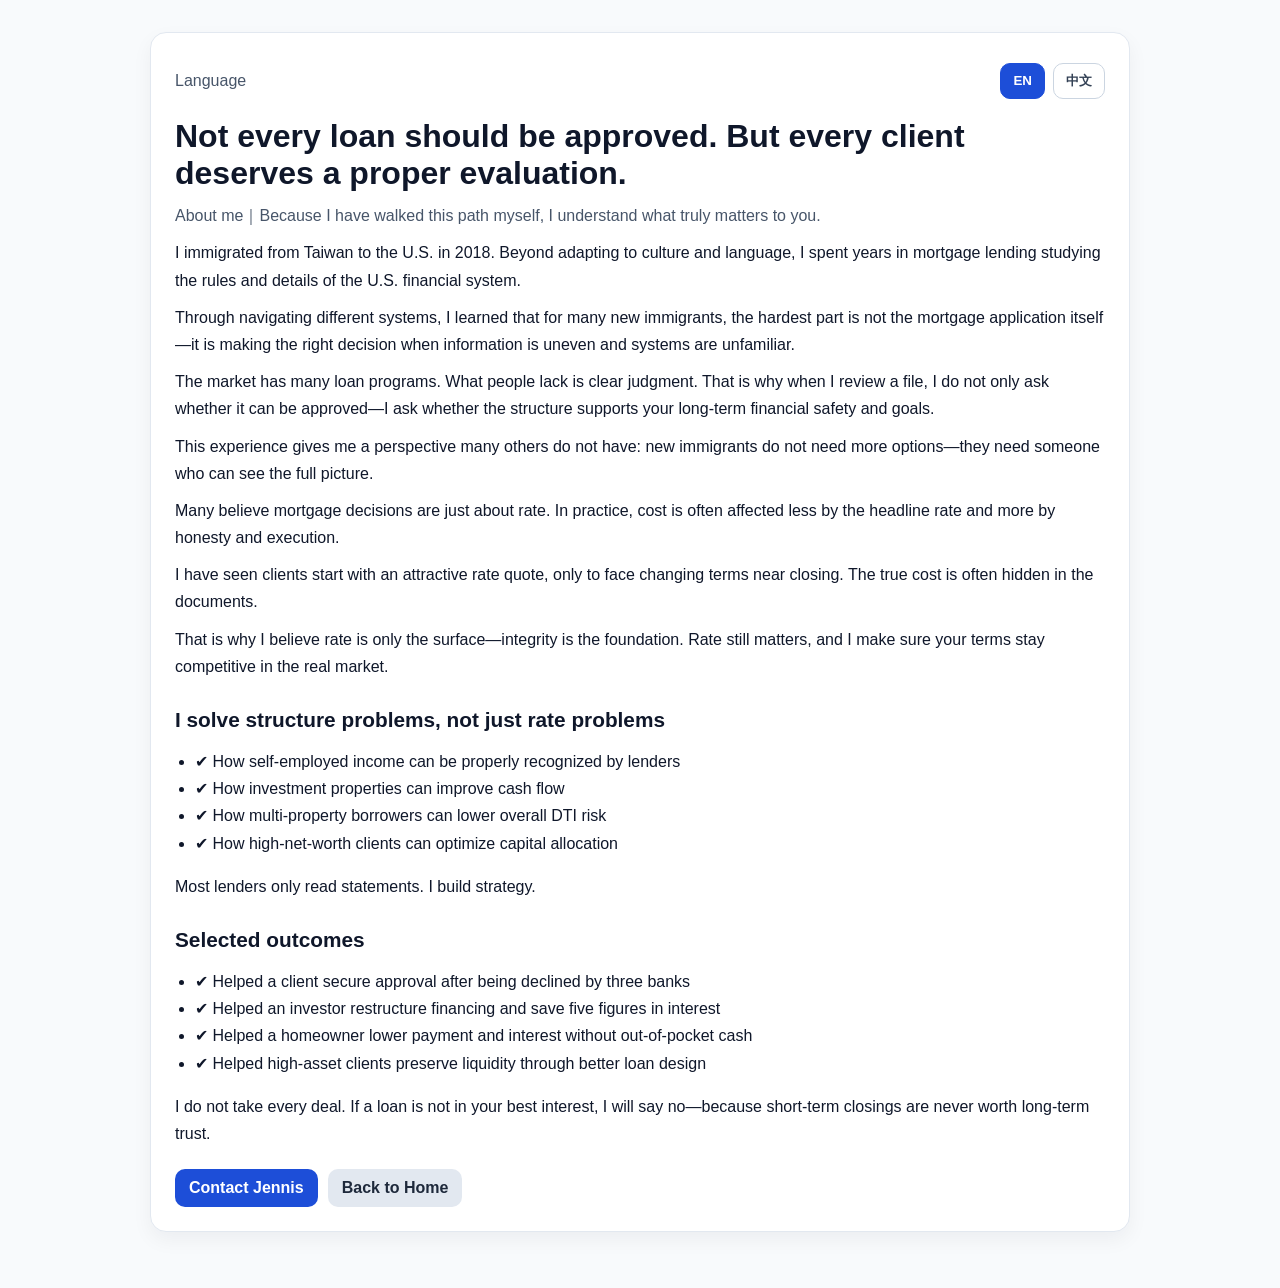
==== about/index.html @ f66bf683 "Add bilingual About and Contact content with provided profile details" ====
<!DOCTYPE html>
<html lang="en">

<head>
    <meta charset="UTF-8" />
    <meta name="viewport" content="width=device-width, initial-scale=1.0" />
    <title>About | Jennis Chang Home Finance</title>
    <style>
        body { margin: 0; font-family: Inter, -apple-system, BlinkMacSystemFont, "Segoe UI", Roboto, sans-serif; background: #f8fafc; color: #0f172a; }
        .container { max-width: 980px; margin: 0 auto; padding: 32px 20px 56px; }
        .card { background: #fff; border: 1px solid #e2e8f0; border-radius: 16px; padding: 24px; box-shadow: 0 8px 20px rgba(15,23,42,.05); }
        h1 { margin: 0 0 8px; font-size: 2rem; }
        h2 { margin: 28px 0 10px; font-size: 1.3rem; }
        p { line-height: 1.7; margin: 10px 0; }
        ul { padding-left: 20px; line-height: 1.7; }
        .muted { color: #475569; }
        .lang-switch { display: flex; justify-content: space-between; align-items: center; gap: 12px; margin-bottom: 14px; flex-wrap: wrap; }
        .lang-btns { display: flex; gap: 8px; }
        .lang-btn { border: 1px solid #cbd5e1; background: #fff; color: #334155; border-radius: 10px; padding: 8px 12px; font-weight: 600; cursor: pointer; }
        .lang-btn.active { background: #1d4ed8; color: #fff; border-color: #1d4ed8; }
        .lang-block { display: none; }
        .lang-block.active { display: block; }
        .cta { display: flex; gap: 10px; flex-wrap: wrap; margin-top: 22px; }
        a.btn { display: inline-block; text-decoration: none; padding: 10px 14px; border-radius: 10px; font-weight: 600; }
        .primary { background: #1d4ed8; color: #fff; }
        .secondary { background: #e2e8f0; color: #1e293b; }
    </style>
</head>

<body>
    <main class="container">
        <section class="card">
            <div class="lang-switch">
                <p class="muted" id="langHint">Language</p>
                <div class="lang-btns">
                    <button type="button" class="lang-btn" data-lang="en">EN</button>
                    <button type="button" class="lang-btn" data-lang="zh">中文</button>
                </div>
            </div>

            <article class="lang-block" data-lang-content="zh">
                <h1>不是每一筆貸款，都應該被核准。但每一個客戶，都值得被正確評估。</h1>
                <p class="muted">About me｜因為走過同樣的路，所以我更懂你在意什麼</p>

                <p>18年我從台灣移民到美國，我不只適應文化與語言，入行貸款行業多年，仔細研究過美國金融制度的規則與細節。</p>
                <p>在不同體系之間轉換的過程中，我深刻體會到，對多數新移民而言，真正困難的從來不是申請貸款本身，而是如何在資訊不對稱與制度差異下，做出正確決策。</p>
                <p>市場上從不缺方案，缺的是判斷。也正因如此，我在評估每一個案件時，看的不只是條件是否能核准，而是整體方案是否真正符合客戶的長期規劃與財務安全。</p>
                <p>這段經歷，讓我比多數人更清楚——新移民在貸款決策時，真正需要的不是更多選項，而是一個能看懂全局的人。</p>
                <p>很多人以為貸款只是利率問題。但在實務中，真正影響成本的往往不是利率，而是誠信。</p>
                <p>我看過不少案例：客戶一開始看到的是看似理想的利率，但在交易即將完成時，條件卻出現變化，付出的代價，總是藏在文件裡。</p>
                <p>也因此，我始終認為——利率只是表面，真誠才是關鍵。對我來說，利率只是方案的一部分；但即使是其中一部分，我也會確保它具有市場競爭力。</p>

                <h2>我每天處理的，不只是利率問題，而是結構問題</h2>
                <ul>
                    <li>✔ 自僱收入如何被銀行認列</li>
                    <li>✔ 投資房如何提高現金流</li>
                    <li>✔ 多房產如何降低整體負債比</li>
                    <li>✔ 高資產客戶如何優化資金配置</li>
                </ul>
                <p>多數銀行只看報表；我看的，是整體策略。</p>

                <h2>成功案例</h2>
                <ul>
                    <li>✔ 幫被三家銀行拒絕的客戶成功核貸</li>
                    <li>✔ 幫投資客重組貸款，節省五位數利息成本</li>
                    <li>✔ 幫高利率屋主不花一毛錢，把月供與利息降下來</li>
                    <li>✔ 幫高資產客戶優化貸款配置，保留流動資金</li>
                </ul>

                <p>我不會接所有案件。如果一筆貸款對你不利，我會直接說 No。因為短期成交，不值得賠上長期信任。</p>
            </article>

            <article class="lang-block" data-lang-content="en">
                <h1>Not every loan should be approved. But every client deserves a proper evaluation.</h1>
                <p class="muted">About me｜Because I have walked this path myself, I understand what truly matters to you.</p>

                <p>I immigrated from Taiwan to the U.S. in 2018. Beyond adapting to culture and language, I spent years in mortgage lending studying the rules and details of the U.S. financial system.</p>
                <p>Through navigating different systems, I learned that for many new immigrants, the hardest part is not the mortgage application itself—it is making the right decision when information is uneven and systems are unfamiliar.</p>
                <p>The market has many loan programs. What people lack is clear judgment. That is why when I review a file, I do not only ask whether it can be approved—I ask whether the structure supports your long-term financial safety and goals.</p>
                <p>This experience gives me a perspective many others do not have: new immigrants do not need more options—they need someone who can see the full picture.</p>
                <p>Many believe mortgage decisions are just about rate. In practice, cost is often affected less by the headline rate and more by honesty and execution.</p>
                <p>I have seen clients start with an attractive rate quote, only to face changing terms near closing. The true cost is often hidden in the documents.</p>
                <p>That is why I believe rate is only the surface—integrity is the foundation. Rate still matters, and I make sure your terms stay competitive in the real market.</p>

                <h2>I solve structure problems, not just rate problems</h2>
                <ul>
                    <li>✔ How self-employed income can be properly recognized by lenders</li>
                    <li>✔ How investment properties can improve cash flow</li>
                    <li>✔ How multi-property borrowers can lower overall DTI risk</li>
                    <li>✔ How high-net-worth clients can optimize capital allocation</li>
                </ul>
                <p>Most lenders only read statements. I build strategy.</p>

                <h2>Selected outcomes</h2>
                <ul>
                    <li>✔ Helped a client secure approval after being declined by three banks</li>
                    <li>✔ Helped an investor restructure financing and save five figures in interest</li>
                    <li>✔ Helped a homeowner lower payment and interest without out-of-pocket cash</li>
                    <li>✔ Helped high-asset clients preserve liquidity through better loan design</li>
                </ul>

                <p>I do not take every deal. If a loan is not in your best interest, I will say no—because short-term closings are never worth long-term trust.</p>
            </article>

            <div class="cta">
                <a class="btn primary" href="/contact/">Contact Jennis</a>
                <a class="btn secondary" href="/">Back to Home</a>
            </div>
        </section>
    </main>

    <script>
        const btns = document.querySelectorAll('.lang-btn')
        const blocks = document.querySelectorAll('.lang-block')
        const hint = document.getElementById('langHint')

        const applyLang = (lang) => {
            const selected = lang === 'zh' ? 'zh' : 'en'
            localStorage.setItem('lang', selected)
            document.documentElement.lang = selected === 'zh' ? 'zh-Hant' : 'en'
            hint.textContent = selected === 'zh' ? '語言' : 'Language'

            btns.forEach((btn) => {
                btn.classList.toggle('active', btn.dataset.lang === selected)
            })

            blocks.forEach((block) => {
                block.classList.toggle('active', block.dataset.langContent === selected)
            })
        }

        btns.forEach((btn) => {
            btn.addEventListener('click', () => applyLang(btn.dataset.lang))
        })

        applyLang(localStorage.getItem('lang') || 'en')
    </script>
</body>

</html>
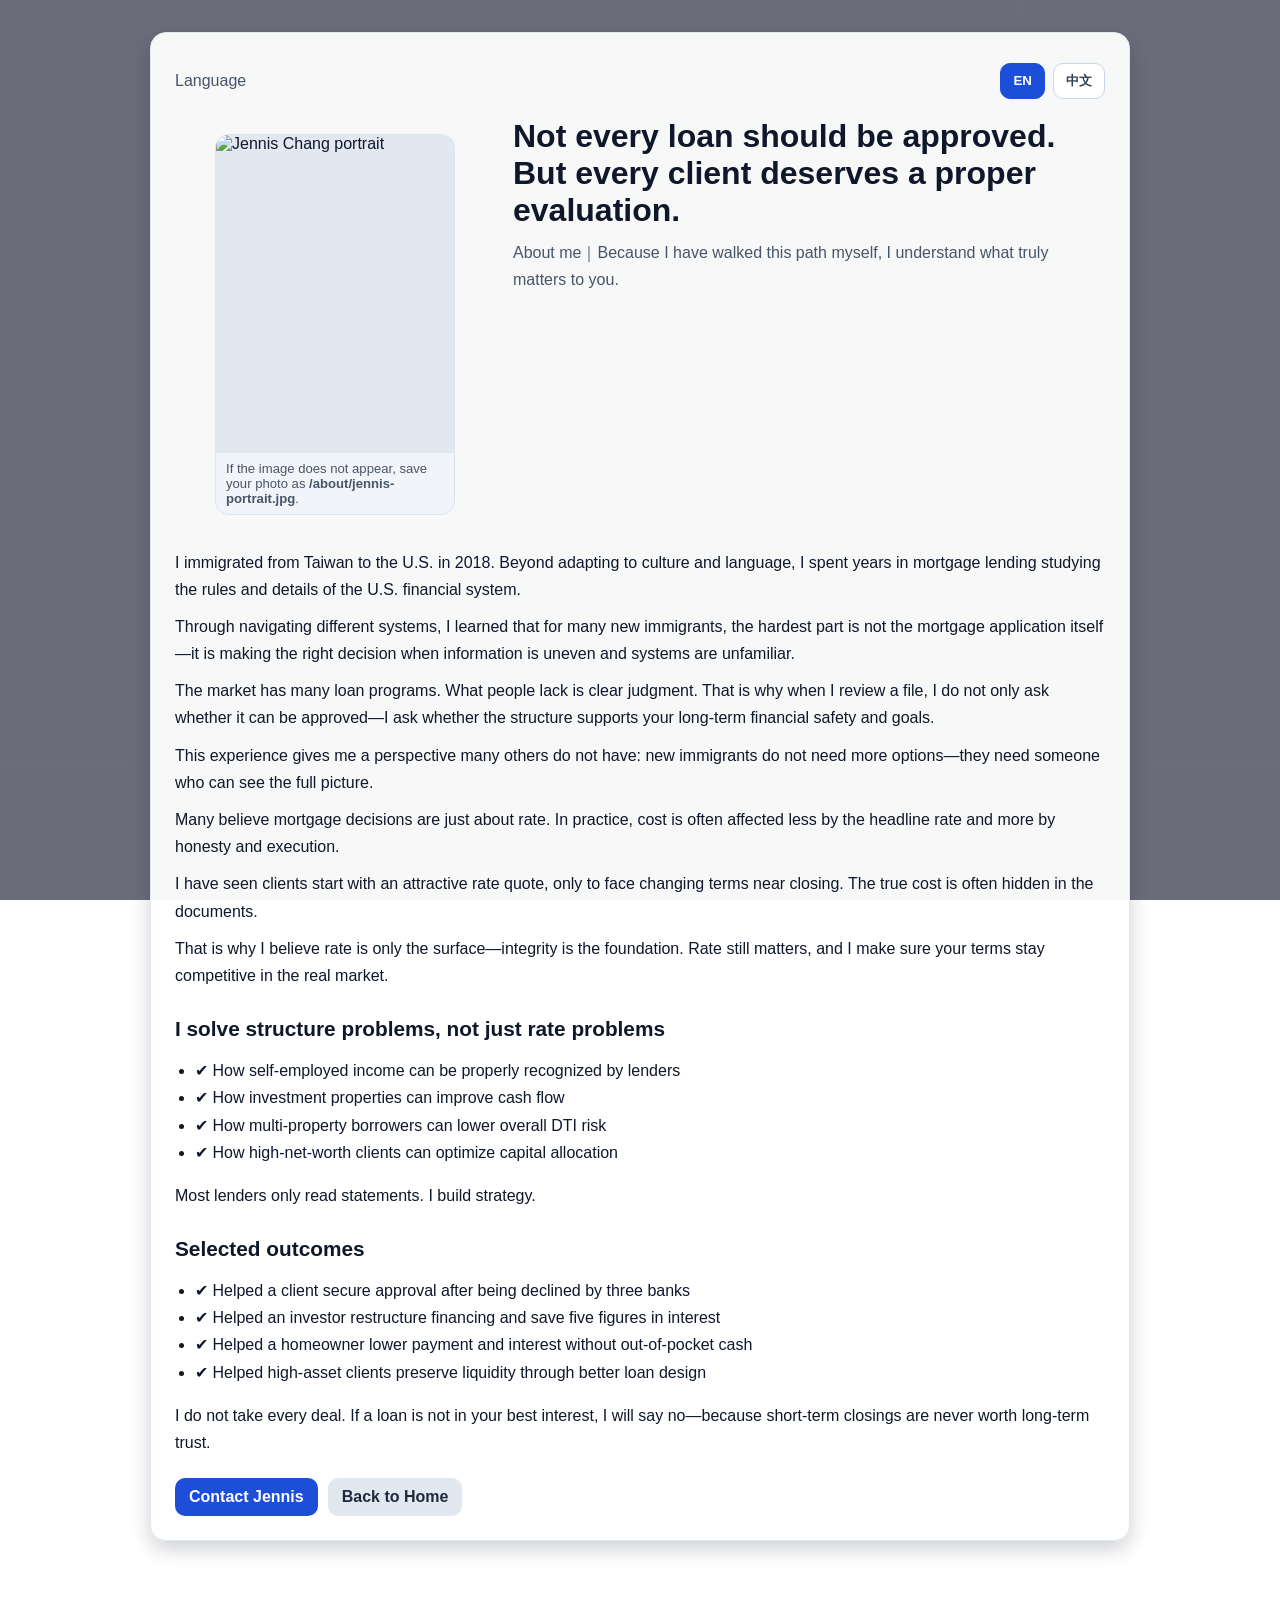
==== commit 042dbdb0: "Add portrait slot and main-style background to About page" ====
--- a/about/index.html
+++ b/about/index.html
@@ -6,14 +6,27 @@
     <meta name="viewport" content="width=device-width, initial-scale=1.0" />
     <title>About | Jennis Chang Home Finance</title>
     <style>
-        body { margin: 0; font-family: Inter, -apple-system, BlinkMacSystemFont, "Segoe UI", Roboto, sans-serif; background: #f8fafc; color: #0f172a; }
+        body {
+            margin: 0;
+            font-family: Inter, -apple-system, BlinkMacSystemFont, "Segoe UI", Roboto, sans-serif;
+            color: #0f172a;
+            background-image: linear-gradient(rgba(15, 19, 38, 0.62), rgba(15, 19, 38, 0.62)),
+                url(https://assets.website-files.com/606764630d23c37bf9d41bb1/607dcd3355581e17e093caed_011.jpeg);
+            background-size: cover;
+            background-attachment: fixed;
+            background-position: center;
+        }
         .container { max-width: 980px; margin: 0 auto; padding: 32px 20px 56px; }
-        .card { background: #fff; border: 1px solid #e2e8f0; border-radius: 16px; padding: 24px; box-shadow: 0 8px 20px rgba(15,23,42,.05); }
+        .card { background: rgba(255, 255, 255, 0.95); border: 1px solid #e2e8f0; border-radius: 16px; padding: 24px; box-shadow: 0 8px 20px rgba(15,23,42,.2); }
         h1 { margin: 0 0 8px; font-size: 2rem; }
         h2 { margin: 28px 0 10px; font-size: 1.3rem; }
         p { line-height: 1.7; margin: 10px 0; }
         ul { padding-left: 20px; line-height: 1.7; }
         .muted { color: #475569; }
+        .intro-grid { display: grid; grid-template-columns: minmax(220px, 320px) 1fr; gap: 18px; align-items: start; margin: 14px 0 18px; }
+        .portrait-wrap { border-radius: 14px; overflow: hidden; border: 1px solid #dbe5f0; background: #e2e8f0; }
+        .portrait-wrap img { width: 100%; display: block; object-fit: cover; aspect-ratio: 3 / 4; }
+        .portrait-note { padding: 8px 10px; font-size: .82rem; color: #475569; background: #f1f5f9; }
         .lang-switch { display: flex; justify-content: space-between; align-items: center; gap: 12px; margin-bottom: 14px; flex-wrap: wrap; }
         .lang-btns { display: flex; gap: 8px; }
         .lang-btn { border: 1px solid #cbd5e1; background: #fff; color: #334155; border-radius: 10px; padding: 8px 12px; font-weight: 600; cursor: pointer; }
@@ -24,6 +37,10 @@
         a.btn { display: inline-block; text-decoration: none; padding: 10px 14px; border-radius: 10px; font-weight: 600; }
         .primary { background: #1d4ed8; color: #fff; }
         .secondary { background: #e2e8f0; color: #1e293b; }
+        @media (max-width: 860px) {
+            .intro-grid { grid-template-columns: 1fr; }
+            .portrait-wrap { max-width: 380px; }
+        }
     </style>
 </head>
 
@@ -39,8 +56,16 @@
             </div>
 
             <article class="lang-block" data-lang-content="zh">
-                <h1>不是每一筆貸款，都應該被核准。但每一個客戶，都值得被正確評估。</h1>
-                <p class="muted">About me｜因為走過同樣的路，所以我更懂你在意什麼</p>
+                <div class="intro-grid">
+                    <figure class="portrait-wrap">
+                        <img src="/about/jennis-portrait.jpg" alt="Jennis Chang portrait" />
+                        <figcaption class="portrait-note">若圖片未顯示，請將你提供的照片存成 <strong>/about/jennis-portrait.jpg</strong>。</figcaption>
+                    </figure>
+                    <div>
+                        <h1>不是每一筆貸款，都應該被核准。但每一個客戶，都值得被正確評估。</h1>
+                        <p class="muted">About me｜因為走過同樣的路，所以我更懂你在意什麼</p>
+                    </div>
+                </div>
 
                 <p>18年我從台灣移民到美國，我不只適應文化與語言，入行貸款行業多年，仔細研究過美國金融制度的規則與細節。</p>
                 <p>在不同體系之間轉換的過程中，我深刻體會到，對多數新移民而言，真正困難的從來不是申請貸款本身，而是如何在資訊不對稱與制度差異下，做出正確決策。</p>
@@ -71,8 +96,16 @@
             </article>
 
             <article class="lang-block" data-lang-content="en">
-                <h1>Not every loan should be approved. But every client deserves a proper evaluation.</h1>
-                <p class="muted">About me｜Because I have walked this path myself, I understand what truly matters to you.</p>
+                <div class="intro-grid">
+                    <figure class="portrait-wrap">
+                        <img src="/about/jennis-portrait.jpg" alt="Jennis Chang portrait" />
+                        <figcaption class="portrait-note">If the image does not appear, save your photo as <strong>/about/jennis-portrait.jpg</strong>.</figcaption>
+                    </figure>
+                    <div>
+                        <h1>Not every loan should be approved. But every client deserves a proper evaluation.</h1>
+                        <p class="muted">About me｜Because I have walked this path myself, I understand what truly matters to you.</p>
+                    </div>
+                </div>
 
                 <p>I immigrated from Taiwan to the U.S. in 2018. Beyond adapting to culture and language, I spent years in mortgage lending studying the rules and details of the U.S. financial system.</p>
                 <p>Through navigating different systems, I learned that for many new immigrants, the hardest part is not the mortgage application itself—it is making the right decision when information is uneven and systems are unfamiliar.</p>
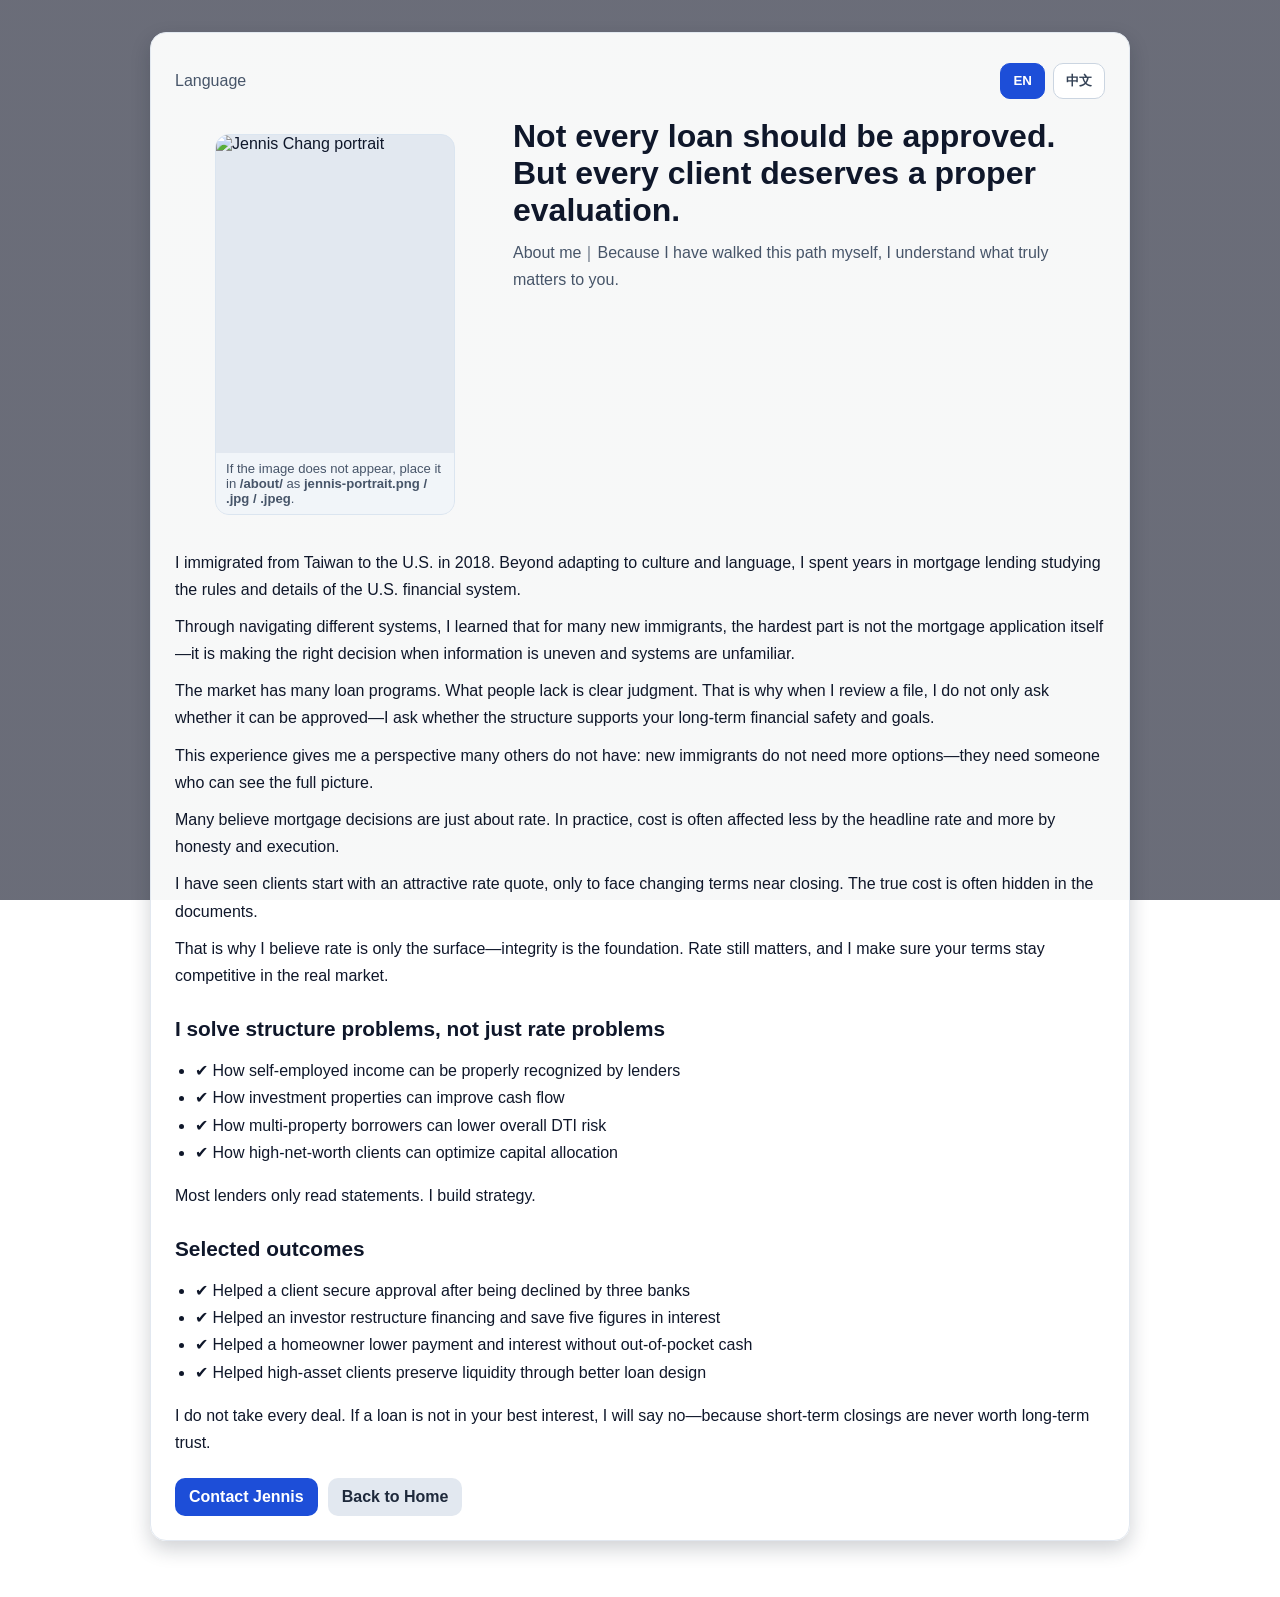
==== commit a053dbce: "Refine logo style and add portrait filename fallbacks" ====
--- a/about/index.html
+++ b/about/index.html
@@ -58,8 +58,8 @@
             <article class="lang-block" data-lang-content="zh">
                 <div class="intro-grid">
                     <figure class="portrait-wrap">
-                        <img src="/about/jennis-portrait.jpg" alt="Jennis Chang portrait" />
-                        <figcaption class="portrait-note">若圖片未顯示，請將你提供的照片存成 <strong>/about/jennis-portrait.jpg</strong>。</figcaption>
+                        <img src="/about/jennis-portrait.png" alt="Jennis Chang portrait" data-portrait />
+                        <figcaption class="portrait-note">若圖片未顯示，請確認檔名為 <strong>jennis-portrait.png / .jpg / .jpeg</strong> 並放在 <strong>/about/</strong>。</figcaption>
                     </figure>
                     <div>
                         <h1>不是每一筆貸款，都應該被核准。但每一個客戶，都值得被正確評估。</h1>
@@ -98,8 +98,8 @@
             <article class="lang-block" data-lang-content="en">
                 <div class="intro-grid">
                     <figure class="portrait-wrap">
-                        <img src="/about/jennis-portrait.jpg" alt="Jennis Chang portrait" />
-                        <figcaption class="portrait-note">If the image does not appear, save your photo as <strong>/about/jennis-portrait.jpg</strong>.</figcaption>
+                        <img src="/about/jennis-portrait.png" alt="Jennis Chang portrait" data-portrait />
+                        <figcaption class="portrait-note">If the image does not appear, place it in <strong>/about/</strong> as <strong>jennis-portrait.png / .jpg / .jpeg</strong>.</figcaption>
                     </figure>
                     <div>
                         <h1>Not every loan should be approved. But every client deserves a proper evaluation.</h1>
@@ -166,6 +166,17 @@
             btn.addEventListener('click', () => applyLang(btn.dataset.lang))
         })
 
+        const loadPortrait = (img) => {
+            const candidates = ['/about/jennis-portrait.png', '/about/jennis-portrait.jpg', '/about/jennis-portrait.jpeg']
+            let idx = 0
+            img.addEventListener('error', () => {
+                idx += 1
+                if (idx < candidates.length) img.src = candidates[idx]
+            })
+        }
+
+        document.querySelectorAll('img[data-portrait]').forEach(loadPortrait)
+
         applyLang(localStorage.getItem('lang') || 'en')
     </script>
 </body>
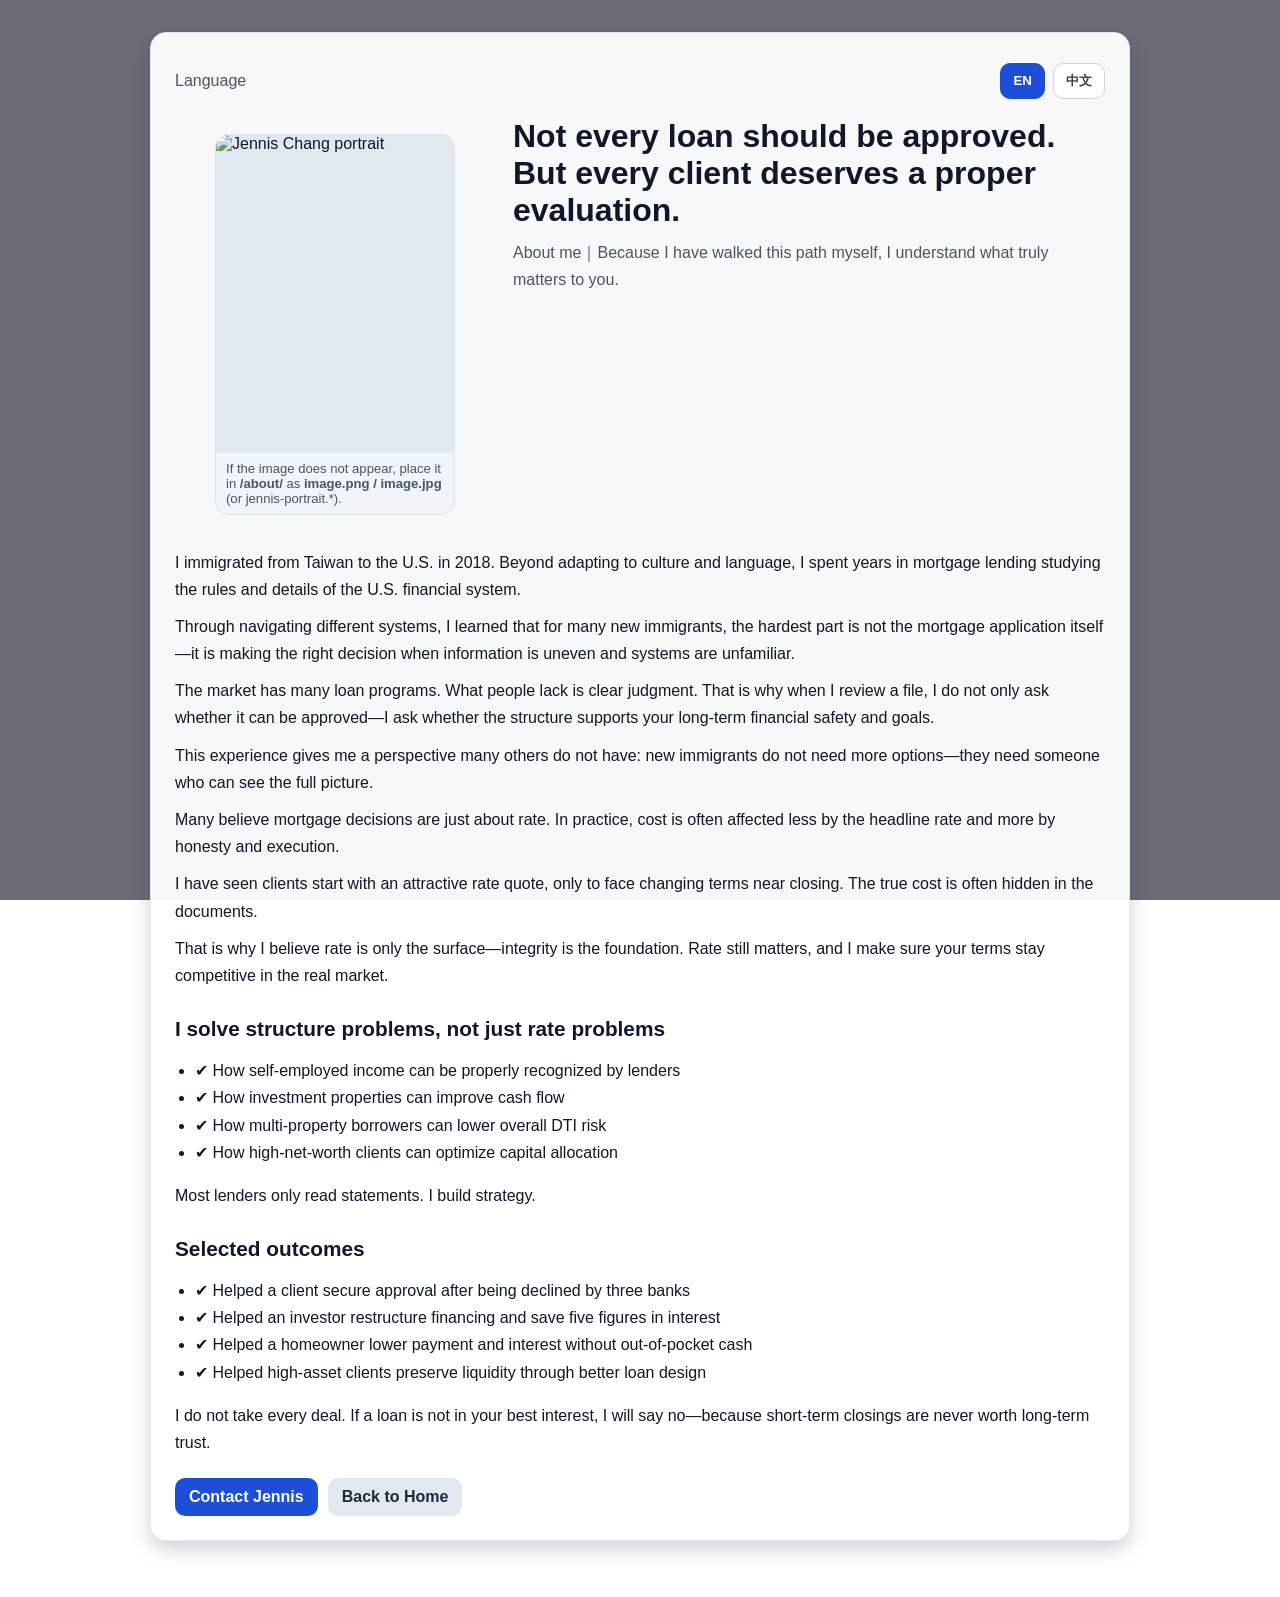
==== commit 41bb3d0d: "Remove calculator background and update portrait filename mapping" ====
--- a/about/index.html
+++ b/about/index.html
@@ -58,8 +58,8 @@
             <article class="lang-block" data-lang-content="zh">
                 <div class="intro-grid">
                     <figure class="portrait-wrap">
-                        <img src="/about/jennis-portrait.png" alt="Jennis Chang portrait" data-portrait />
-                        <figcaption class="portrait-note">若圖片未顯示，請確認檔名為 <strong>jennis-portrait.png / .jpg / .jpeg</strong> 並放在 <strong>/about/</strong>。</figcaption>
+                        <img src="/about/image.png" alt="Jennis Chang portrait" data-portrait />
+                        <figcaption class="portrait-note">若圖片未顯示，請確認檔名為 <strong>image.png / image.jpg</strong>（或 jennis-portrait.*）並放在 <strong>/about/</strong>。</figcaption>
                     </figure>
                     <div>
                         <h1>不是每一筆貸款，都應該被核准。但每一個客戶，都值得被正確評估。</h1>
@@ -98,8 +98,8 @@
             <article class="lang-block" data-lang-content="en">
                 <div class="intro-grid">
                     <figure class="portrait-wrap">
-                        <img src="/about/jennis-portrait.png" alt="Jennis Chang portrait" data-portrait />
-                        <figcaption class="portrait-note">If the image does not appear, place it in <strong>/about/</strong> as <strong>jennis-portrait.png / .jpg / .jpeg</strong>.</figcaption>
+                        <img src="/about/image.png" alt="Jennis Chang portrait" data-portrait />
+                        <figcaption class="portrait-note">If the image does not appear, place it in <strong>/about/</strong> as <strong>image.png / image.jpg</strong> (or jennis-portrait.*).</figcaption>
                     </figure>
                     <div>
                         <h1>Not every loan should be approved. But every client deserves a proper evaluation.</h1>
@@ -167,7 +167,14 @@
         })
 
         const loadPortrait = (img) => {
-            const candidates = ['/about/jennis-portrait.png', '/about/jennis-portrait.jpg', '/about/jennis-portrait.jpeg']
+            const candidates = [
+                '/about/image.png',
+                '/about/image.jpg',
+                '/about/image.jpeg',
+                '/about/jennis-portrait.png',
+                '/about/jennis-portrait.jpg',
+                '/about/jennis-portrait.jpeg',
+            ]
             let idx = 0
             img.addEventListener('error', () => {
                 idx += 1
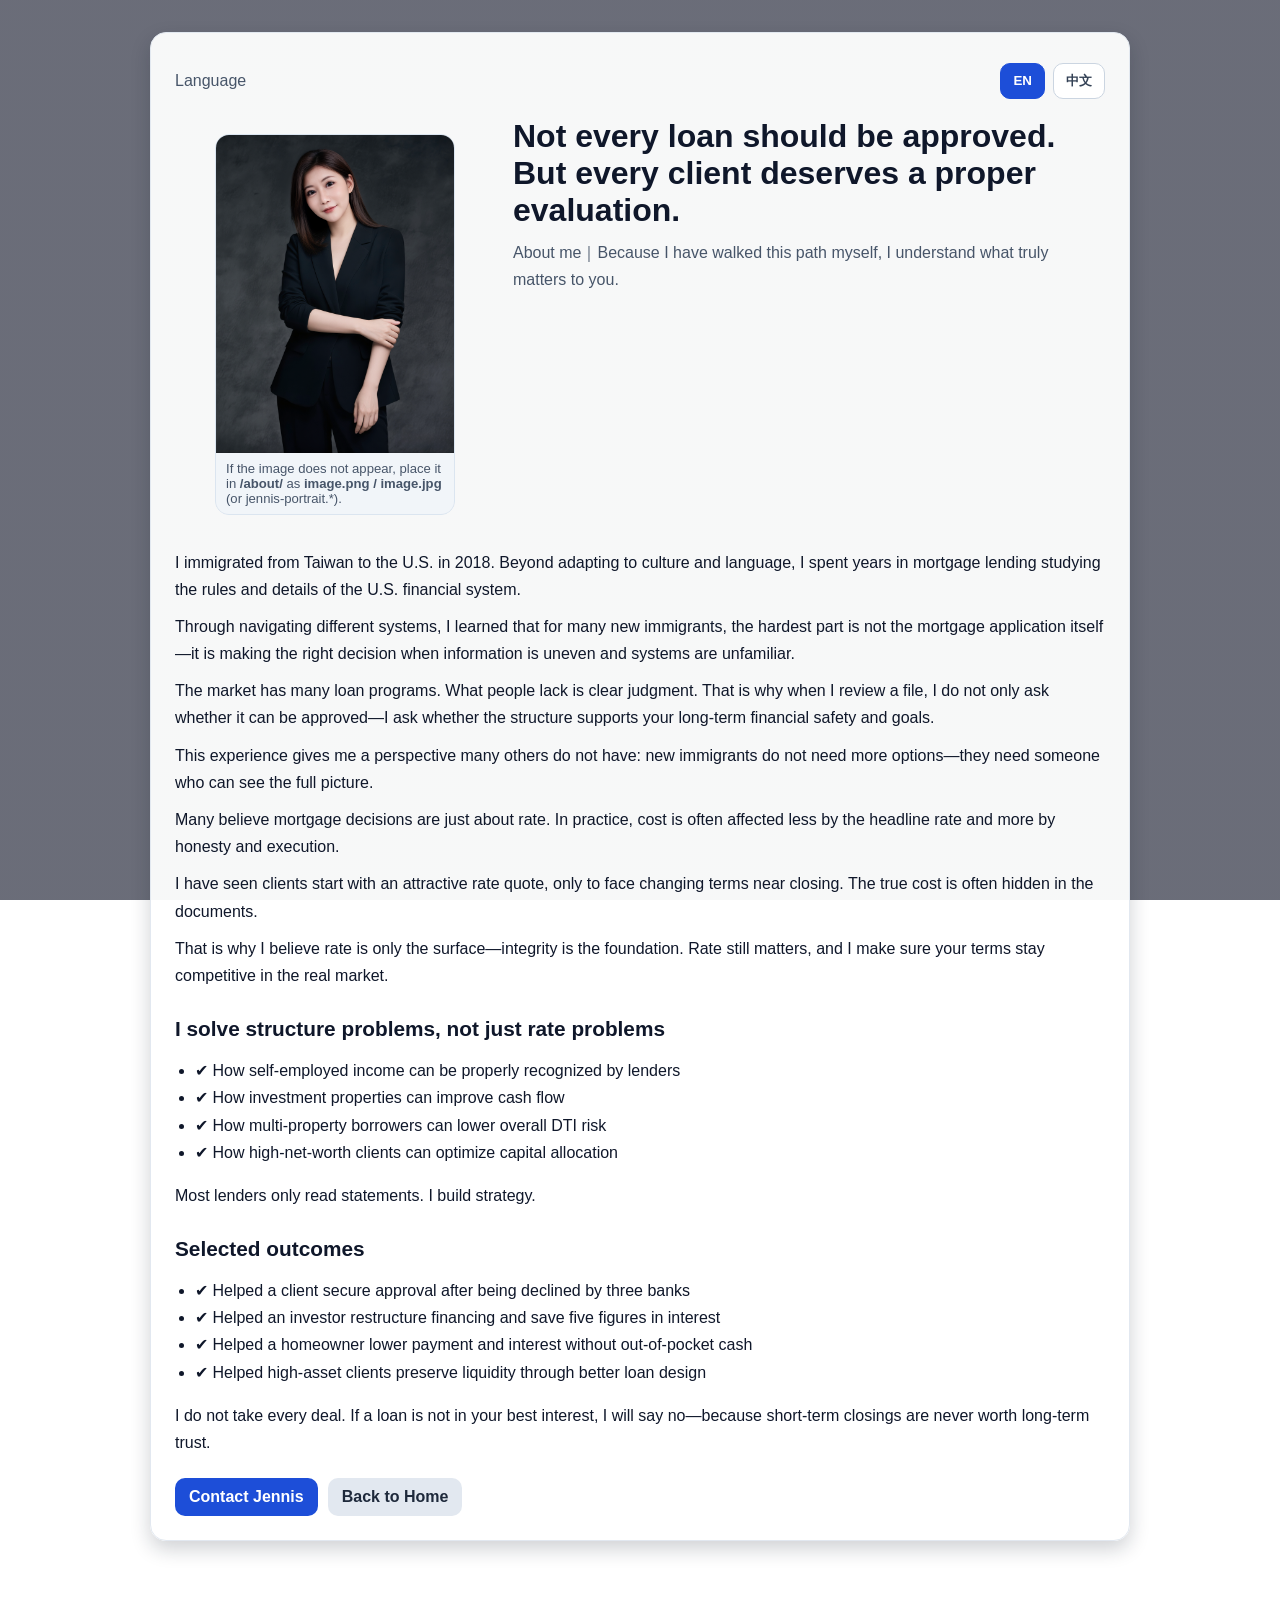
==== commit 8ac0d260: "Update index.html" ====
--- a/about/index.html
+++ b/about/index.html
@@ -59,7 +59,6 @@
                 <div class="intro-grid">
                     <figure class="portrait-wrap">
                         <img src="/about/image.png" alt="Jennis Chang portrait" data-portrait />
-                        <figcaption class="portrait-note">若圖片未顯示，請確認檔名為 <strong>image.png / image.jpg</strong>（或 jennis-portrait.*）並放在 <strong>/about/</strong>。</figcaption>
                     </figure>
                     <div>
                         <h1>不是每一筆貸款，都應該被核准。但每一個客戶，都值得被正確評估。</h1>
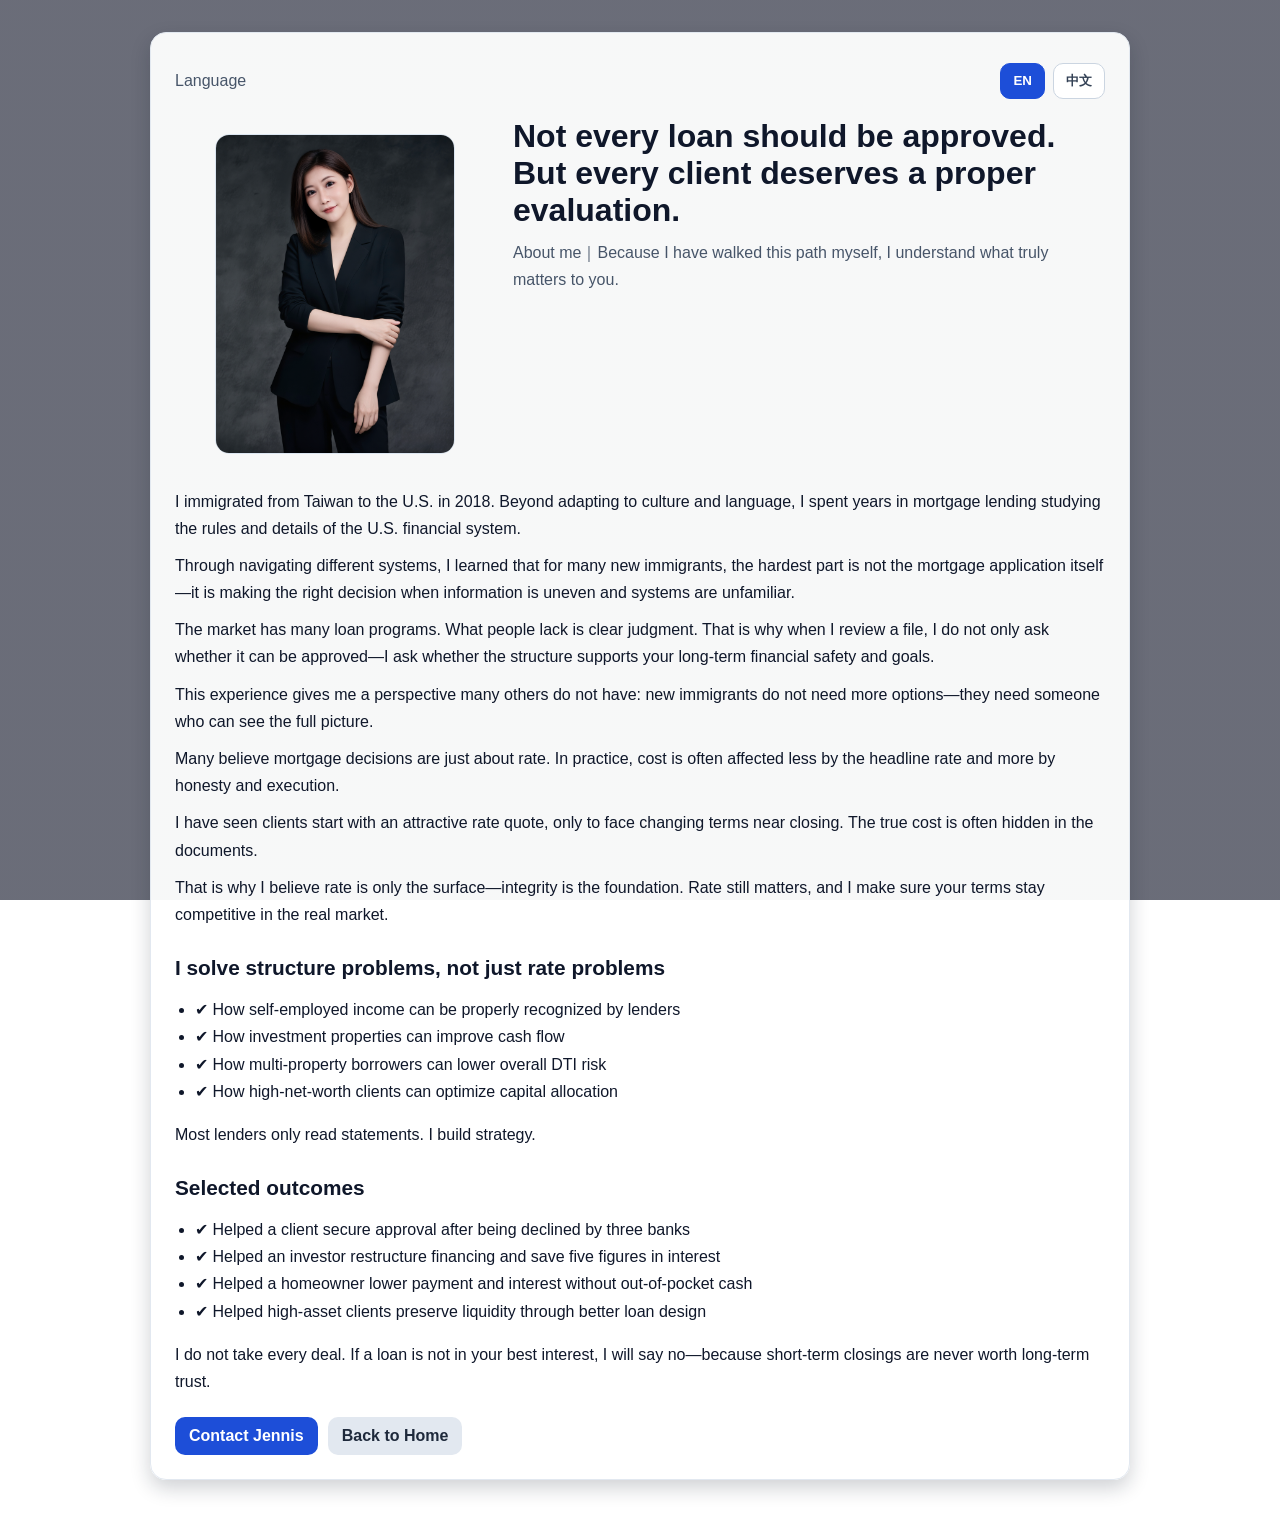
==== commit 0deb2652: "Remove image captions from About and Contact pages" ====
--- a/about/index.html
+++ b/about/index.html
@@ -26,7 +26,6 @@
         .intro-grid { display: grid; grid-template-columns: minmax(220px, 320px) 1fr; gap: 18px; align-items: start; margin: 14px 0 18px; }
         .portrait-wrap { border-radius: 14px; overflow: hidden; border: 1px solid #dbe5f0; background: #e2e8f0; }
         .portrait-wrap img { width: 100%; display: block; object-fit: cover; aspect-ratio: 3 / 4; }
-        .portrait-note { padding: 8px 10px; font-size: .82rem; color: #475569; background: #f1f5f9; }
         .lang-switch { display: flex; justify-content: space-between; align-items: center; gap: 12px; margin-bottom: 14px; flex-wrap: wrap; }
         .lang-btns { display: flex; gap: 8px; }
         .lang-btn { border: 1px solid #cbd5e1; background: #fff; color: #334155; border-radius: 10px; padding: 8px 12px; font-weight: 600; cursor: pointer; }
@@ -98,7 +97,6 @@
                 <div class="intro-grid">
                     <figure class="portrait-wrap">
                         <img src="/about/image.png" alt="Jennis Chang portrait" data-portrait />
-                        <figcaption class="portrait-note">If the image does not appear, place it in <strong>/about/</strong> as <strong>image.png / image.jpg</strong> (or jennis-portrait.*).</figcaption>
                     </figure>
                     <div>
                         <h1>Not every loan should be approved. But every client deserves a proper evaluation.</h1>
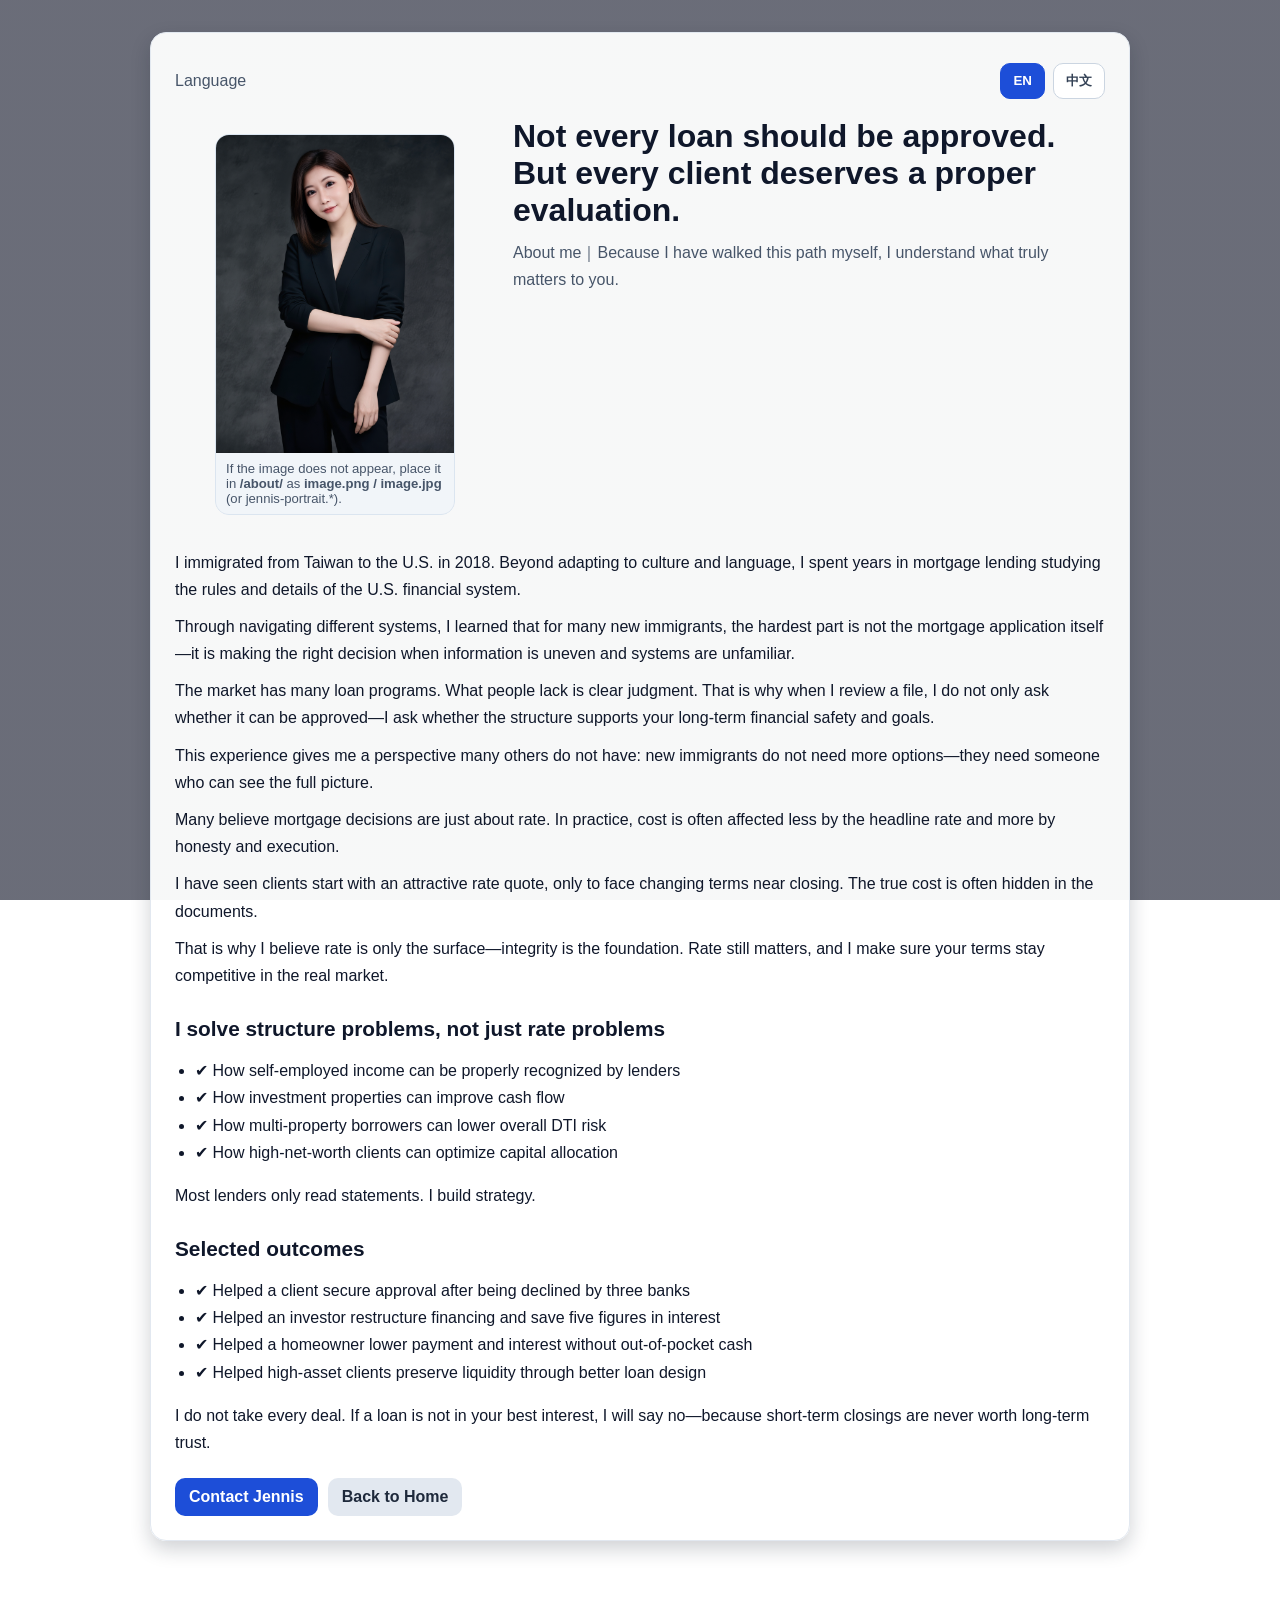
==== commit 260be27c: "Merge branch 'main' into codex/update-translations-for-loan-officer-website-il7hhs" ====
--- a/about/index.html
+++ b/about/index.html
@@ -26,6 +26,7 @@
         .intro-grid { display: grid; grid-template-columns: minmax(220px, 320px) 1fr; gap: 18px; align-items: start; margin: 14px 0 18px; }
         .portrait-wrap { border-radius: 14px; overflow: hidden; border: 1px solid #dbe5f0; background: #e2e8f0; }
         .portrait-wrap img { width: 100%; display: block; object-fit: cover; aspect-ratio: 3 / 4; }
+        .portrait-note { padding: 8px 10px; font-size: .82rem; color: #475569; background: #f1f5f9; }
         .lang-switch { display: flex; justify-content: space-between; align-items: center; gap: 12px; margin-bottom: 14px; flex-wrap: wrap; }
         .lang-btns { display: flex; gap: 8px; }
         .lang-btn { border: 1px solid #cbd5e1; background: #fff; color: #334155; border-radius: 10px; padding: 8px 12px; font-weight: 600; cursor: pointer; }
@@ -97,6 +98,7 @@
                 <div class="intro-grid">
                     <figure class="portrait-wrap">
                         <img src="/about/image.png" alt="Jennis Chang portrait" data-portrait />
+                        <figcaption class="portrait-note">If the image does not appear, place it in <strong>/about/</strong> as <strong>image.png / image.jpg</strong> (or jennis-portrait.*).</figcaption>
                     </figure>
                     <div>
                         <h1>Not every loan should be approved. But every client deserves a proper evaluation.</h1>
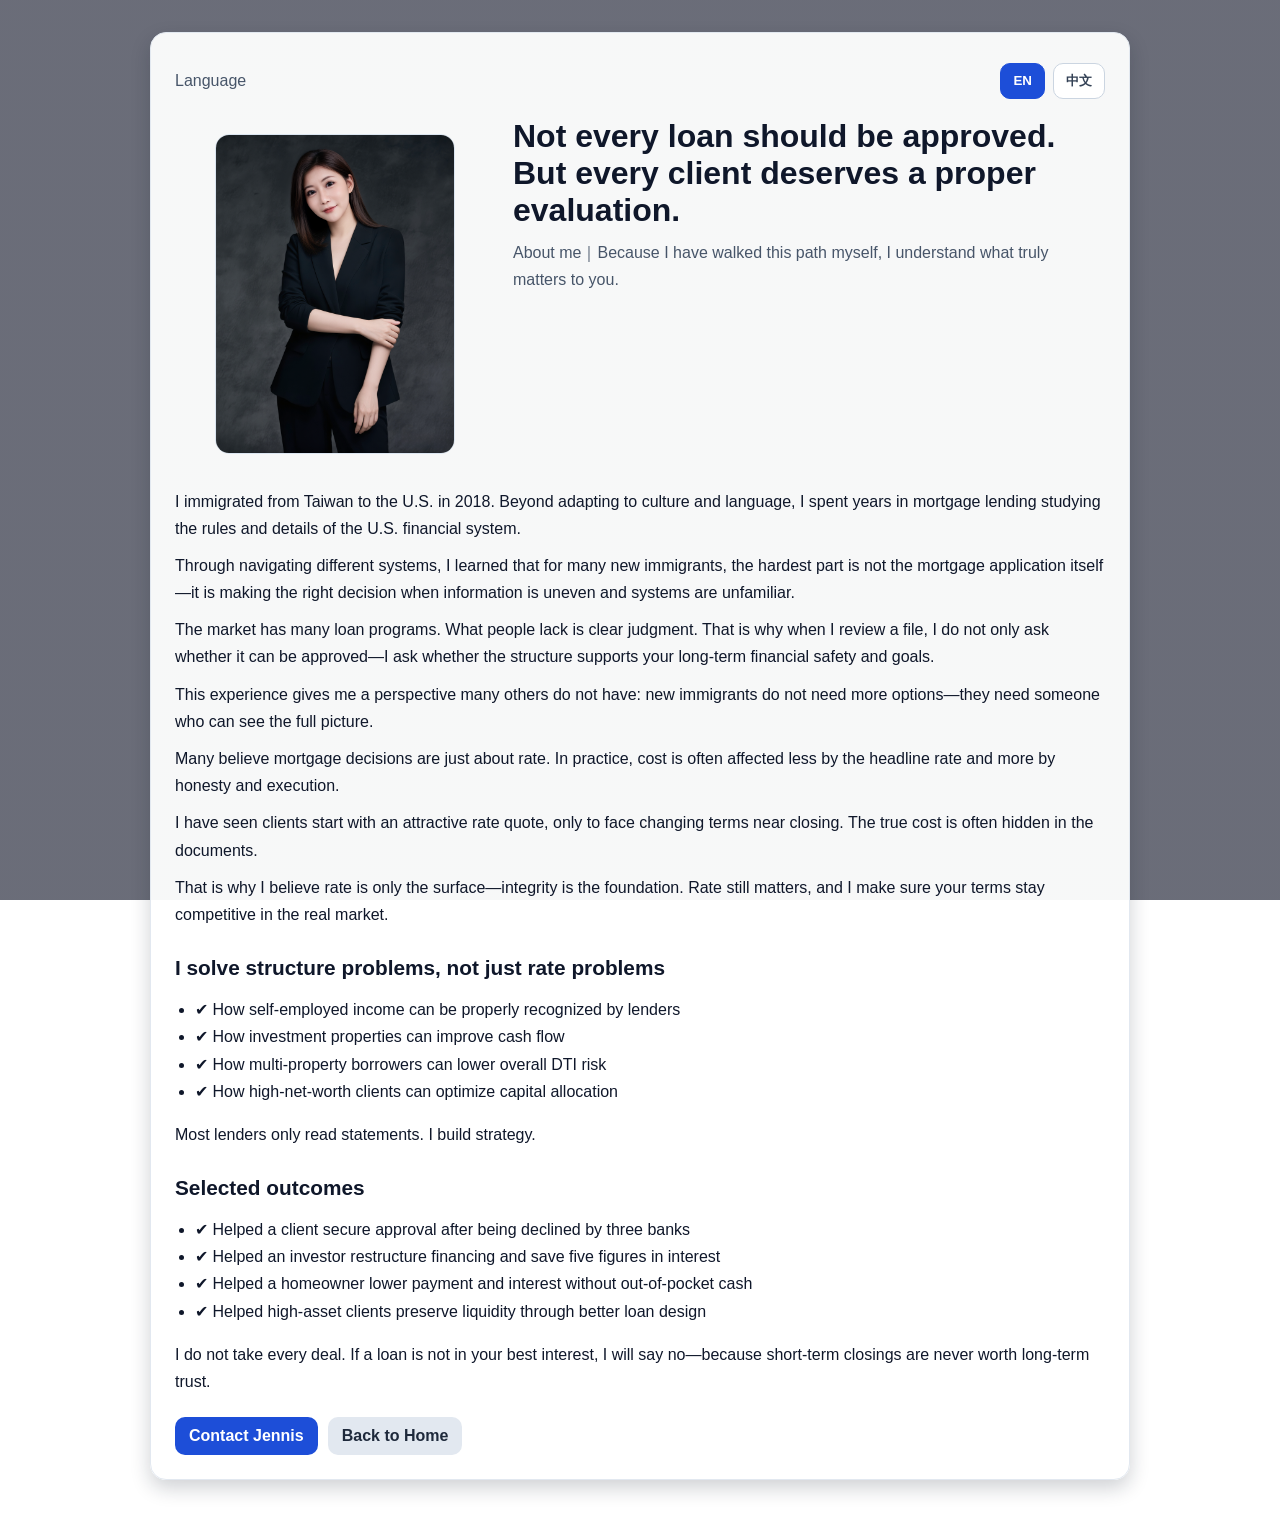
==== commit 5e9bf231: "Update index.html" ====
--- a/about/index.html
+++ b/about/index.html
@@ -98,7 +98,6 @@
                 <div class="intro-grid">
                     <figure class="portrait-wrap">
                         <img src="/about/image.png" alt="Jennis Chang portrait" data-portrait />
-                        <figcaption class="portrait-note">If the image does not appear, place it in <strong>/about/</strong> as <strong>image.png / image.jpg</strong> (or jennis-portrait.*).</figcaption>
                     </figure>
                     <div>
                         <h1>Not every loan should be approved. But every client deserves a proper evaluation.</h1>
